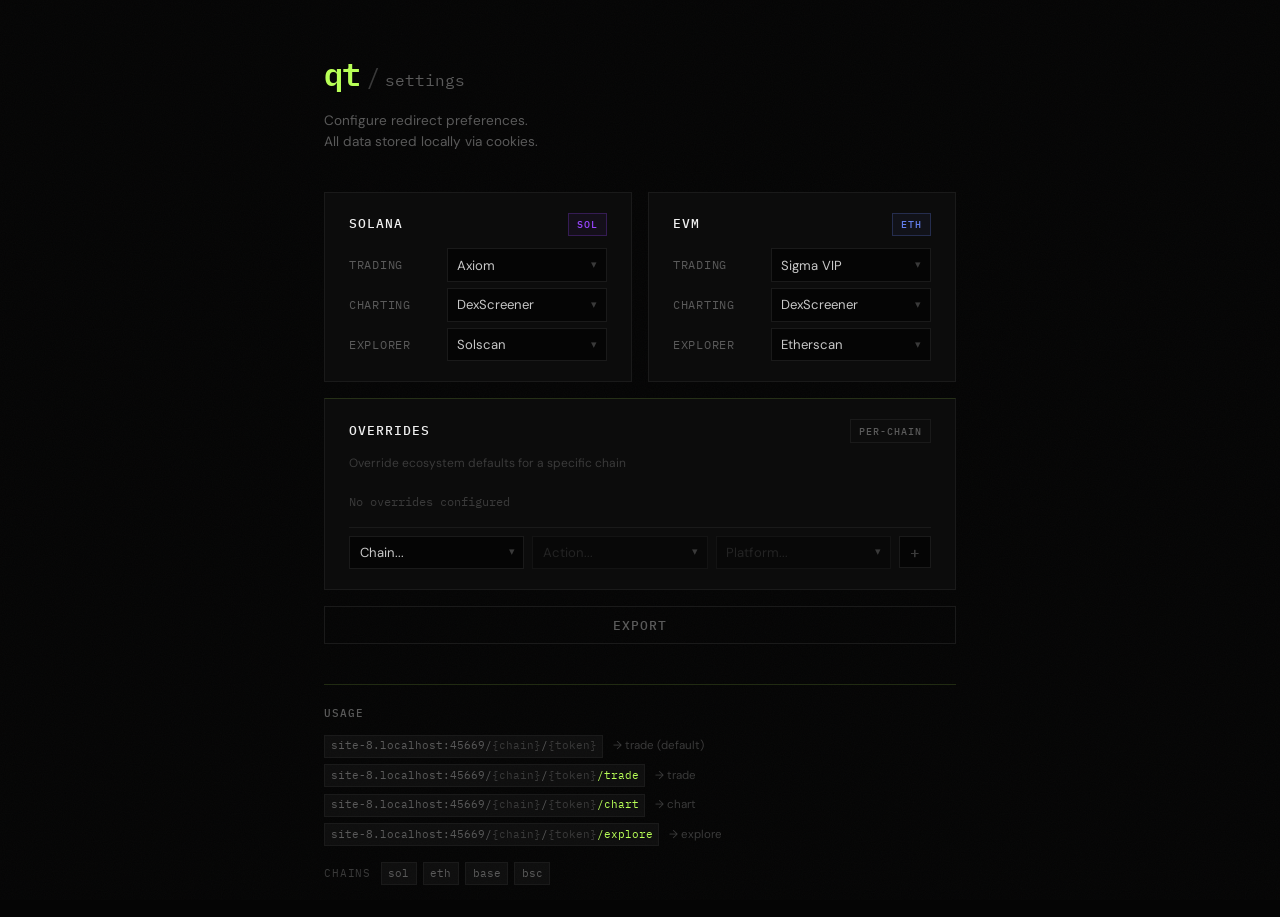
==== settings/index.html @ d9bbcdf0 "feat: add export/import settings via shareable link with confirmation prompt" ====
<!DOCTYPE html>
<html lang="en">
<head>
  <meta charset="utf-8">
  <meta name="viewport" content="width=device-width, initial-scale=1">
  <title>qt — links, shorter.</title>
  <meta name="description" content="Turn long crypto URLs into short, personalized redirects. Configure your preferred trading platforms, charting tools, and block explorers. Privacy-focused — all data stored locally.">
  <meta name="theme-color" content="#050505">
  <link rel="icon" type="image/svg+xml" href="/favicon.svg">

  <!-- Open Graph -->
  <meta property="og:type" content="website">
  <meta property="og:url" content="https://qt.rtuna.dev">
  <meta property="og:title" content="qt — links, shorter.">
  <meta property="og:description" content="Short redirects to your preferred trading, charting, and explorer platforms. No accounts, no tracking — all preferences stored in your browser.">
  <meta property="og:image" content="https://qt.rtuna.dev/assets/og.png">

  <!-- Twitter -->
  <meta name="twitter:card" content="summary_large_image">
  <meta name="twitter:title" content="qt — links, shorter.">
  <meta name="twitter:description" content="Short redirects to your preferred trading, charting, and explorer platforms.">
  <meta name="twitter:image" content="https://qt.rtuna.dev/assets/og.png">
  <link rel="preconnect" href="https://fonts.googleapis.com">
  <link rel="preconnect" href="https://fonts.gstatic.com" crossorigin>
  <link href="https://fonts.googleapis.com/css2?family=IBM+Plex+Mono:wght@400;500;600&family=DM+Sans:wght@400;500&display=swap" rel="stylesheet">
  <link rel="stylesheet" href="/static/style.css">
</head>
<body>
  <div class="noise"></div>
  <div class="container">
    <header class="header" style="--i:0">
      <div class="logo">
        <a href="/" class="logo-mark">qt</a>
        <span class="logo-divider">/</span>
        <span class="logo-sub">settings</span>
      </div>
      <p class="tagline">Configure redirect preferences.<br>All data stored locally via cookies.</p>
    </header>

    <form id="settings-form">
      <div class="eco-grid">
        <section class="card" style="--i:1">
          <div class="card-header">
            <h2>Solana</h2>
            <span class="badge sol">SOL</span>
          </div>
          <div class="field">
            <label for="sol-trade">Trading</label>
            <div class="select-wrap">
              <select id="sol-trade" name="sol-trade"></select>
            </div>
          </div>
          <div class="field">
            <label for="sol-chart">Charting</label>
            <div class="select-wrap">
              <select id="sol-chart" name="sol-chart"></select>
            </div>
          </div>
          <div class="field">
            <label for="sol-explore">Explorer</label>
            <div class="select-wrap">
              <select id="sol-explore" name="sol-explore"></select>
            </div>
          </div>
        </section>

        <section class="card" style="--i:2">
          <div class="card-header">
            <h2>EVM</h2>
            <span class="badge evm">ETH</span>
          </div>
          <div class="field">
            <label for="evm-trade">Trading</label>
            <div class="select-wrap">
              <select id="evm-trade" name="evm-trade"></select>
            </div>
          </div>
          <div class="field">
            <label for="evm-chart">Charting</label>
            <div class="select-wrap">
              <select id="evm-chart" name="evm-chart"></select>
            </div>
          </div>
          <div class="field">
            <label for="evm-explore">Explorer</label>
            <div class="select-wrap">
              <select id="evm-explore" name="evm-explore"></select>
            </div>
          </div>
        </section>
      </div>

      <section class="card card-accent" style="--i:3">
        <div class="card-header">
          <h2>Overrides</h2>
          <span class="badge">per-chain</span>
        </div>
        <p class="hint">Override ecosystem defaults for a specific chain</p>

        <div id="overrides-list"></div>

        <div class="add-override" id="add-override">
          <div class="add-override-row">
            <div class="select-wrap">
              <select id="add-chain">
                <option value="">Chain...</option>
              </select>
            </div>
            <div class="select-wrap">
              <select id="add-action" disabled>
                <option value="">Action...</option>
              </select>
            </div>
            <div class="select-wrap">
              <select id="add-platform" disabled>
                <option value="">Platform...</option>
              </select>
            </div>
            <button type="button" class="add-btn" id="add-btn" disabled>+</button>
          </div>
        </div>
      </section>

    </form>

    <div class="export-row" style="--i:4">
      <button type="button" class="export-btn" id="export-btn">Export</button>
    </div>

    <footer class="footer" style="--i:5">
      <div class="footer-routes" id="footer-routes"></div>
    </footer>
  </div>

  <script src="/static/config.js"></script>
  <script src="/static/settings.js"></script>
</body>
</html>
---- static/style.css ----
:root {
  --bg: #050505;
  --surface: #0c0c0c;
  --border: #1a1a1a;
  --border-hover: #2a2a2a;
  --text: #c8c8c8;
  --text-muted: #5a5a5a;
  --text-dim: #3a3a3a;
  --white: #f0f0f0;
  --accent: #b8ff57;
  --accent-dim: rgba(184, 255, 87, 0.08);
  --sol: #9945ff;
  --evm: #627eea;
  --mono: "IBM Plex Mono", "SF Mono", "Fira Code", monospace;
  --sans: "DM Sans", -apple-system, sans-serif;
}

* { margin: 0; padding: 0; box-sizing: border-box; }

body {
  font-family: var(--sans);
  background: var(--bg);
  color: var(--text);
  line-height: 1.6;
  min-height: 100vh;
  -webkit-font-smoothing: antialiased;
}

.noise {
  position: fixed;
  inset: 0;
  z-index: 0;
  pointer-events: none;
  opacity: 0.025;
  background-image: url("data:image/svg+xml,%3Csvg viewBox='0 0 256 256' xmlns='http://www.w3.org/2000/svg'%3E%3Cfilter id='n'%3E%3CfeTurbulence type='fractalNoise' baseFrequency='0.9' numOctaves='4' stitchTiles='stitch'/%3E%3C/filter%3E%3Crect width='100%25' height='100%25' filter='url(%23n)'/%3E%3C/svg%3E");
  background-repeat: repeat;
  background-size: 256px 256px;
}

.container {
  position: relative;
  z-index: 1;
  max-width: 680px;
  margin: 0 auto;
  padding: 3rem 1.5rem 2rem;
}

/* --- Header --- */

.header {
  margin-bottom: 2.5rem;
  animation: fadeUp 0.5s ease both;
  animation-delay: calc(var(--i) * 0.07s);
}

.logo {
  display: flex;
  align-items: baseline;
  gap: 0.35rem;
  margin-bottom: 0.75rem;
}

.logo-mark {
  font-family: var(--mono);
  font-size: 2rem;
  font-weight: 600;
  color: var(--accent);
  letter-spacing: -0.03em;
  text-decoration: none;
}

.logo-mark:hover {
  opacity: 0.85;
}

.logo-divider {
  font-family: var(--mono);
  font-size: 1.5rem;
  color: var(--text-dim);
  font-weight: 400;
}

.logo-sub {
  font-family: var(--mono);
  font-size: 1rem;
  color: var(--text-muted);
  font-weight: 400;
}

.tagline {
  font-size: 0.85rem;
  color: var(--text-muted);
  line-height: 1.5;
}

/* --- Cards --- */

.card {
  background: var(--surface);
  border: 1px solid var(--border);
  padding: 1.25rem 1.5rem;
  margin-bottom: 1rem;
  animation: fadeUp 0.5s ease both;
  animation-delay: calc(var(--i) * 0.07s);
  transition: border-color 0.2s;
}

.card:hover {
  border-color: var(--border-hover);
}

.card-accent {
  border-top: 1px solid rgba(184, 255, 87, 0.15);
}

.card-header {
  display: flex;
  align-items: center;
  justify-content: space-between;
  margin-bottom: 0.75rem;
}

.card-header h2 {
  font-family: var(--mono);
  font-size: 0.8rem;
  font-weight: 500;
  color: var(--white);
  text-transform: uppercase;
  letter-spacing: 0.08em;
}

.badge {
  font-family: var(--mono);
  font-size: 0.65rem;
  font-weight: 500;
  text-transform: uppercase;
  letter-spacing: 0.1em;
  padding: 0.15rem 0.5rem;
  border: 1px solid var(--border);
  color: var(--text-muted);
}

.badge.sol {
  color: var(--sol);
  border-color: rgba(153, 69, 255, 0.25);
  background: rgba(153, 69, 255, 0.06);
}

.badge.evm {
  color: var(--evm);
  border-color: rgba(98, 126, 234, 0.25);
  background: rgba(98, 126, 234, 0.06);
}

/* --- Eco Grid --- */

.eco-grid {
  display: grid;
  grid-template-columns: 1fr 1fr;
  gap: 1rem;
  margin-bottom: 0; /* cards have margin-bottom */
}

@media (max-width: 600px) {
  .eco-grid {
    grid-template-columns: 1fr;
  }
}

/* --- Fields --- */

.field, .override-row {
  display: flex;
  align-items: center;
  justify-content: space-between;
  gap: 0.6rem;
  margin-bottom: 0.4rem;
}

.field:last-child, .override-row:last-child {
  margin-bottom: 0;
}

label {
  font-family: var(--mono);
  font-size: 0.75rem;
  color: var(--text-muted);
  text-transform: uppercase;
  letter-spacing: 0.06em;
  white-space: nowrap;
  flex-shrink: 0;
  width: 5.5rem;
}

.select-wrap {
  position: relative;
  flex: 1;
  min-width: 0;
}

.select-wrap::after {
  content: "\25BE";
  position: absolute;
  right: 0.6rem;
  top: 50%;
  transform: translateY(-50%);
  color: var(--text-dim);
  font-size: 0.7rem;
  pointer-events: none;
}

select {
  width: 100%;
  background: var(--bg);
  color: var(--text);
  border: 1px solid var(--border);
  padding: 0.45rem 1.6rem 0.45rem 0.6rem;
  font-family: var(--sans);
  font-size: 0.82rem;
  cursor: pointer;
  appearance: none;
  -webkit-appearance: none;
  transition: border-color 0.15s;
}

select:hover {
  border-color: var(--border-hover);
}

select:focus {
  outline: none;
  border-color: var(--accent);
  box-shadow: 0 0 0 1px var(--accent-dim);
}

/* --- Hints --- */

.hint {
  font-size: 0.75rem;
  color: var(--text-dim);
  margin-bottom: 0.75rem;
  line-height: 1.4;
}

code {
  font-family: var(--mono);
  font-size: 0.72rem;
  color: var(--text-muted);
  background: rgba(255, 255, 255, 0.04);
  padding: 0.1rem 0.35rem;
  border: 1px solid var(--border);
}

/* --- Override Items --- */

.override-item {
  display: flex;
  align-items: center;
  justify-content: space-between;
  padding: 0.5rem 0.65rem;
  margin-bottom: 0.35rem;
  background: var(--bg);
  border: 1px solid var(--border);
  animation: fadeUp 0.2s ease both;
}

.override-info {
  display: flex;
  align-items: center;
  gap: 0.5rem;
  font-size: 0.8rem;
  min-width: 0;
}

.badge.sm {
  font-size: 0.68rem;
  padding: 0.1rem 0.4rem;
  flex-shrink: 0;
}

.override-action {
  font-family: var(--mono);
  font-size: 0.75rem;
  color: var(--text-muted);
}

.override-arrow {
  color: var(--text-dim);
  font-size: 0.7rem;
}

.override-platform {
  color: var(--white);
  font-size: 0.82rem;
}

.remove-btn {
  background: none;
  border: 1px solid transparent;
  color: var(--text-dim);
  font-size: 1rem;
  cursor: pointer;
  padding: 0.1rem 0.4rem;
  line-height: 1;
  transition: color 0.15s, border-color 0.15s;
  flex-shrink: 0;
}

.remove-btn:hover {
  color: #ff4444;
  border-color: rgba(255, 68, 68, 0.25);
}

.override-empty {
  font-family: var(--mono);
  font-size: 0.75rem;
  color: var(--text-dim);
  padding: 0.5rem 0;
}

/* --- Add Override --- */

.add-override {
  margin-top: 0.5rem;
  padding-top: 0.5rem;
  border-top: 1px solid var(--border);
}

.add-override-row {
  display: flex;
  gap: 0.5rem;
  align-items: center;
}

.add-override-row .select-wrap {
  flex: 1;
}

@media (max-width: 600px) {
  .container {
    padding: 1.5rem 1rem 1.5rem;
  }

  .header {
    margin-bottom: 1.5rem;
  }

  .card {
    padding: 1rem 1rem;
  }

  label {
    width: 4.5rem;
    font-size: 0.7rem;
  }

  .add-override-row {
    flex-wrap: wrap;
  }

  .add-override-row .select-wrap {
    flex: 1 1 calc(50% - 0.5rem);
    min-width: 0;
  }

  .add-btn {
    flex: 0 0 2rem;
  }
}

.add-btn {
  background: var(--bg);
  color: var(--accent);
  border: 1px solid var(--border);
  font-family: var(--mono);
  font-size: 1rem;
  font-weight: 500;
  width: 2rem;
  height: 2rem;
  display: flex;
  align-items: center;
  justify-content: center;
  cursor: pointer;
  flex-shrink: 0;
  transition: border-color 0.15s, background 0.15s;
}

.add-btn:hover:not(:disabled) {
  border-color: var(--accent);
  background: var(--accent-dim);
  box-shadow: 0 0 8px rgba(184, 255, 87, 0.2);
}

.add-btn.pending {
  border-color: var(--accent);
  animation: pulse 1.5s ease-in-out infinite;
}

.add-btn:disabled {
  color: var(--text-dim);
  cursor: default;
}

select:disabled {
  color: var(--text-dim);
  cursor: default;
  opacity: 0.5;
}

/* --- Export --- */

.export-row {
  margin-top: 0.5rem;
  animation: fadeUp 0.5s ease both;
  animation-delay: calc(var(--i) * 0.07s);
}

.export-btn {
  width: 100%;
  background: none;
  color: var(--text-muted);
  border: 1px solid var(--border);
  padding: 0.6rem 1.5rem;
  font-family: var(--mono);
  font-size: 0.8rem;
  font-weight: 500;
  text-transform: uppercase;
  letter-spacing: 0.08em;
  cursor: pointer;
  transition: border-color 0.15s, color 0.15s, background 0.15s;
}

.export-btn:hover {
  border-color: var(--accent);
  color: var(--accent);
  background: var(--accent-dim);
}

.export-btn.copied {
  border-color: var(--accent);
  color: #050505;
  background: var(--accent);
}

/* --- Footer --- */

.footer {
  margin-top: 2.5rem;
  padding-top: 1.25rem;
  border-top: 1px solid rgba(184, 255, 87, 0.15);
  animation: fadeUp 0.5s ease both;
  animation-delay: calc(var(--i) * 0.07s);
}

.footer-title {
  font-family: var(--mono);
  font-size: 0.68rem;
  font-weight: 500;
  color: var(--text-muted);
  text-transform: uppercase;
  letter-spacing: 0.1em;
  margin-bottom: 0.75rem;
}

.footer-table {
  display: flex;
  flex-direction: column;
  gap: 0.4rem;
  margin-bottom: 1rem;
}

.footer-route {
  display: flex;
  align-items: baseline;
  gap: 0.6rem;
  flex-wrap: wrap;
}

.footer-route code {
  font-size: 0.7rem;
  white-space: nowrap;
}

.dim { color: var(--text-dim); }
.accent { color: var(--accent); }

.footer-desc {
  color: var(--text-dim);
  font-size: 0.72rem;
}

.footer-chains {
  display: flex;
  align-items: center;
  gap: 0.4rem;
  flex-wrap: wrap;
}

.footer-chains > span {
  font-family: var(--mono);
  font-size: 0.68rem;
  color: var(--text-dim);
  text-transform: uppercase;
  letter-spacing: 0.08em;
  margin-right: 0.2rem;
}

.chain-tag {
  font-size: 0.68rem;
  padding: 0.1rem 0.4rem;
}

/* --- Animations --- */

@keyframes fadeUp {
  from {
    opacity: 0;
    transform: translateY(12px);
  }
  to {
    opacity: 1;
    transform: translateY(0);
  }
}

@keyframes pulse {
  0%, 100% { box-shadow: 0 0 0 0 rgba(184, 255, 87, 0.3); }
  50% { box-shadow: 0 0 0 4px rgba(184, 255, 87, 0); }
}
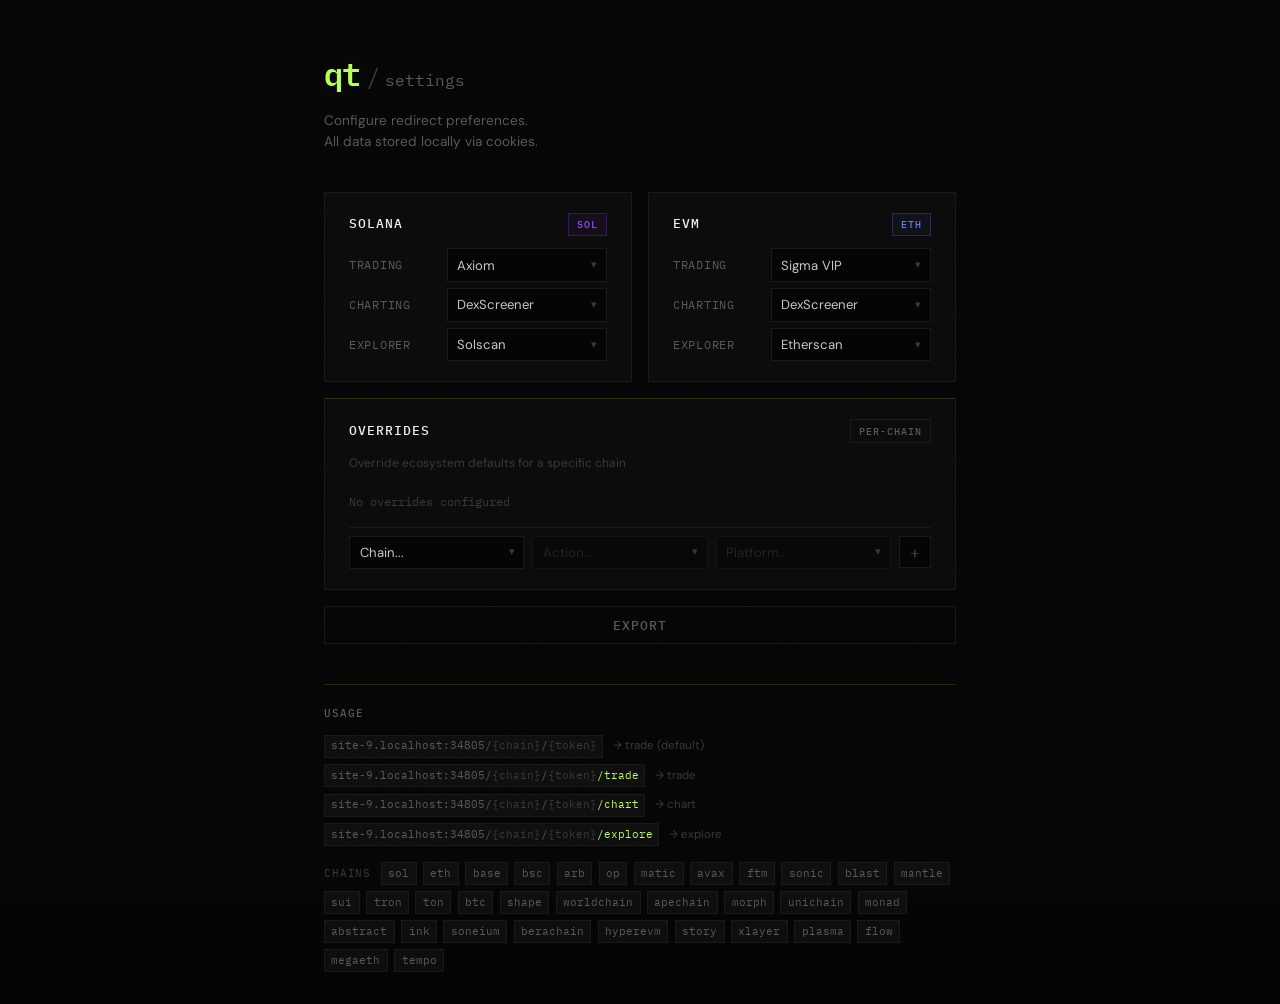
==== commit 89c08333: "feat: register service worker from hero and settings pages" ====
--- a/settings/index.html
+++ b/settings/index.html
@@ -24,6 +24,7 @@
   <link rel="preconnect" href="https://fonts.gstatic.com" crossorigin>
   <link href="https://fonts.googleapis.com/css2?family=IBM+Plex+Mono:wght@400;500;600&family=DM+Sans:wght@400;500&display=swap" rel="stylesheet">
   <link rel="stylesheet" href="/static/style.css">
+  <script>if ("serviceWorker" in navigator) navigator.serviceWorker.register("/sw.js");</script>
 </head>
 <body>
   <div class="noise"></div>
--- a/static/style.css
+++ b/static/style.css
@@ -23,6 +23,7 @@
   color: var(--text);
   line-height: 1.6;
   min-height: 100vh;
+  overflow-x: hidden;
   -webkit-font-smoothing: antialiased;
 }
 
@@ -407,6 +408,84 @@
   opacity: 0.5;
 }
 
+/* --- Import Banner --- */
+
+.import-banner {
+  position: fixed;
+  top: 0;
+  left: 0;
+  right: 0;
+  z-index: 100;
+  background: var(--surface);
+  border-bottom: 1px solid var(--accent);
+  padding: 0.75rem 1.5rem;
+  display: flex;
+  align-items: center;
+  justify-content: space-between;
+  gap: 1rem;
+  transform: translateY(-100%);
+  transition: transform 0.3s ease;
+}
+
+.import-banner.visible {
+  transform: translateY(0);
+}
+
+.import-text {
+  font-family: var(--mono);
+  font-size: 0.78rem;
+  color: var(--text);
+}
+
+.import-actions {
+  display: flex;
+  gap: 0.5rem;
+  flex-shrink: 0;
+}
+
+.import-accept {
+  background: var(--accent);
+  color: #050505;
+  border: none;
+  padding: 0.4rem 1rem;
+  font-family: var(--mono);
+  font-size: 0.75rem;
+  font-weight: 600;
+  text-transform: uppercase;
+  letter-spacing: 0.06em;
+  cursor: pointer;
+}
+
+.import-decline {
+  background: none;
+  color: var(--text-muted);
+  border: 1px solid var(--border);
+  padding: 0.4rem 1rem;
+  font-family: var(--mono);
+  font-size: 0.75rem;
+  text-transform: uppercase;
+  letter-spacing: 0.06em;
+  cursor: pointer;
+}
+
+.import-decline:hover {
+  border-color: var(--border-hover);
+  color: var(--text);
+}
+
+@media (max-width: 600px) {
+  .import-banner {
+    flex-direction: column;
+    align-items: stretch;
+    gap: 0.6rem;
+    padding: 1rem;
+  }
+
+  .import-actions {
+    justify-content: flex-end;
+  }
+}
+
 /* --- Export --- */
 
 .export-row {
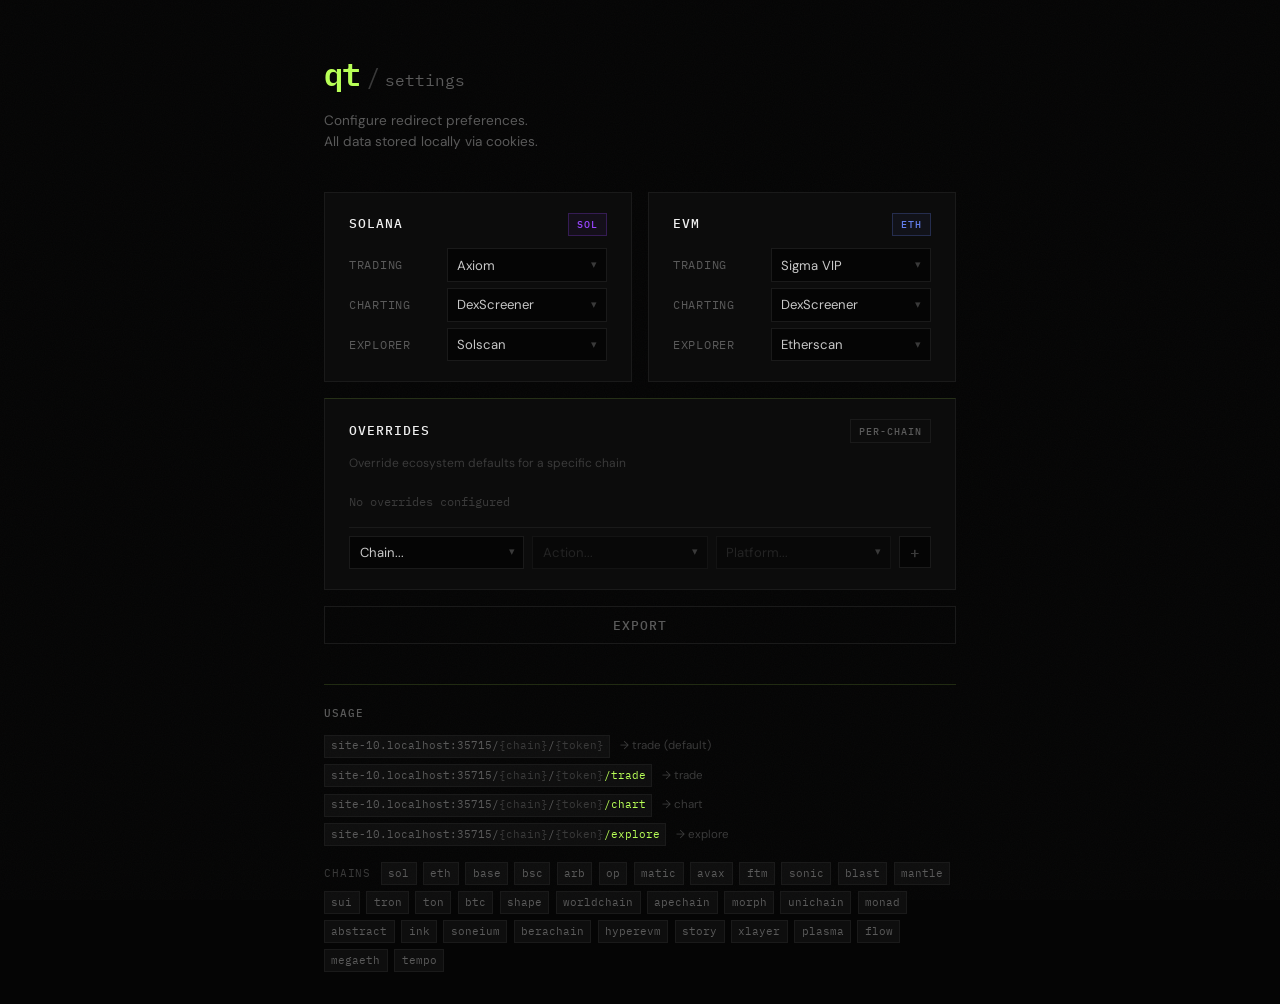
==== commit b19066bb: "refactor: load shared redirect-data.js in settings page" ====
--- a/settings/index.html
+++ b/settings/index.html
@@ -133,6 +133,7 @@
     </footer>
   </div>
 
+  <script src="/static/redirect-data.js"></script>
   <script src="/static/config.js"></script>
   <script src="/static/settings.js"></script>
 </body>
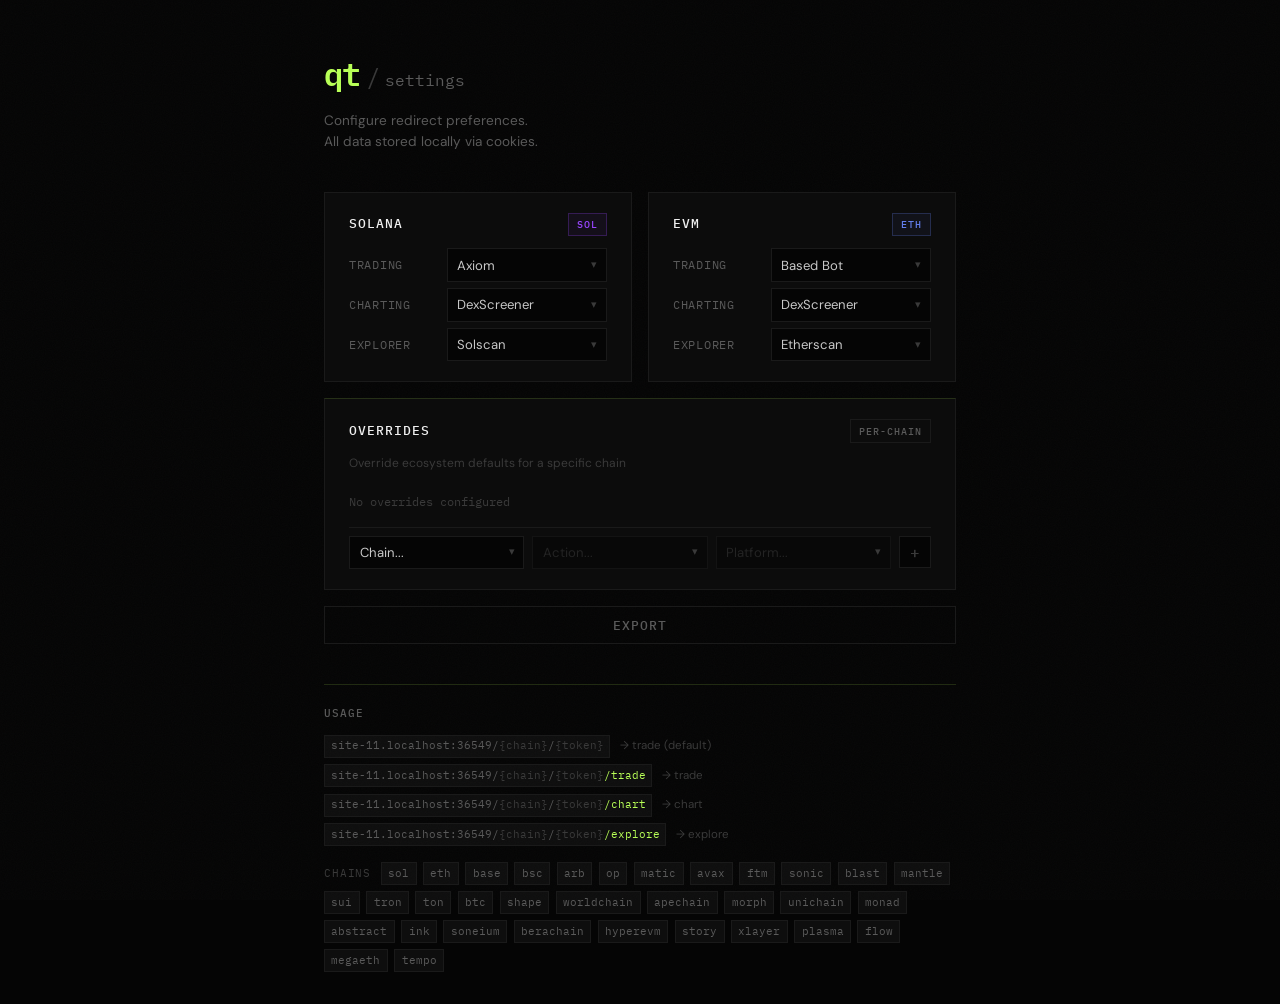
==== commit f0d73e1e: "feat: add Same as Trading chart option and dual-category platforms Users can now set chart to "Same " ====
--- a/settings/index.html
+++ b/settings/index.html
@@ -57,6 +57,7 @@
               <select id="sol-chart" name="sol-chart"></select>
             </div>
           </div>
+          <p class="hint hint-field" data-hint-for="sol-chart" hidden>Chart links will use the Trading platform; chains without trade fall back to the default chart.</p>
           <div class="field">
             <label for="sol-explore">Explorer</label>
             <div class="select-wrap">
@@ -82,6 +83,7 @@
               <select id="evm-chart" name="evm-chart"></select>
             </div>
           </div>
+          <p class="hint hint-field" data-hint-for="evm-chart" hidden>Chart links will use the Trading platform; chains without trade fall back to the default chart.</p>
           <div class="field">
             <label for="evm-explore">Explorer</label>
             <div class="select-wrap">
--- a/static/style.css
+++ b/static/style.css
@@ -243,6 +243,10 @@
   line-height: 1.4;
 }
 
+.hint-field {
+  margin: -0.1rem 0 0.6rem;
+}
+
 code {
   font-family: var(--mono);
   font-size: 0.72rem;
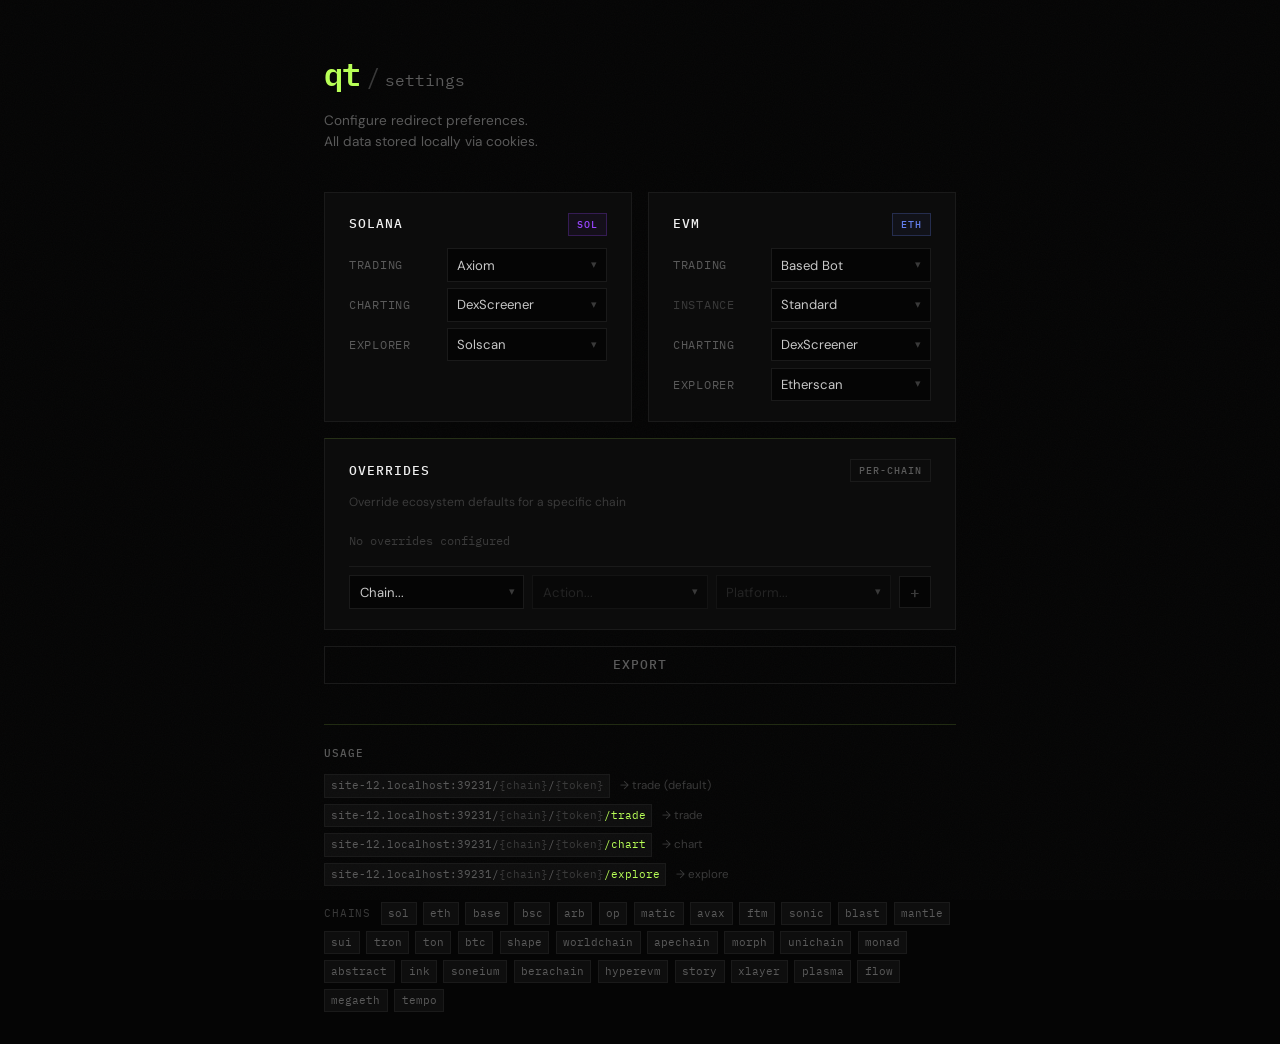
==== commit cb7824fc: "feat: add platform variants for Sigma and Based Bot Multiple Telegram bot variants per platform (Sig" ====
--- a/settings/index.html
+++ b/settings/index.html
@@ -119,6 +119,9 @@
                 <option value="">Platform...</option>
               </select>
             </div>
+            <div class="select-wrap" id="add-variant-wrap" hidden>
+              <select id="add-variant"></select>
+            </div>
             <button type="button" class="add-btn" id="add-btn" disabled>+</button>
           </div>
         </div>
--- a/static/style.css
+++ b/static/style.css
@@ -178,6 +178,14 @@
   margin-bottom: 0.4rem;
 }
 
+.variant-field label {
+  color: var(--text-dim);
+}
+
+.variant-field[hidden] {
+  display: none;
+}
+
 .field:last-child, .override-row:last-child {
   margin-bottom: 0;
 }
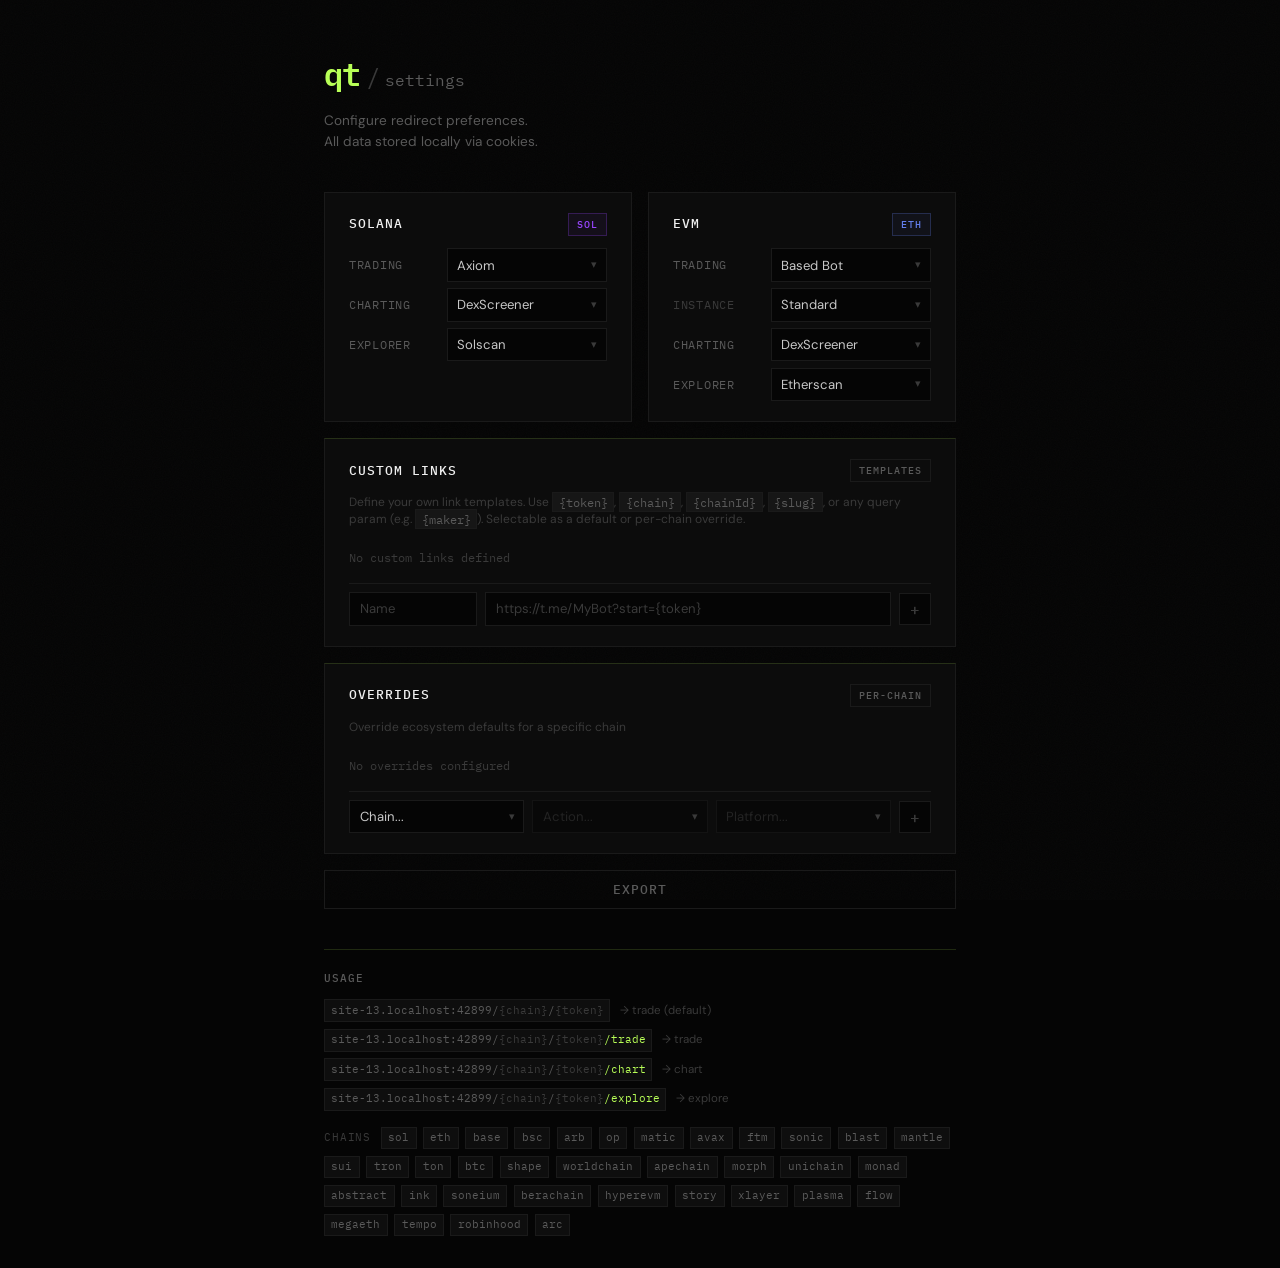
==== commit 45dee743: "feat: add custom link templates with placeholder support" ====
--- a/settings/index.html
+++ b/settings/index.html
@@ -95,6 +95,24 @@
 
       <section class="card card-accent" style="--i:3">
         <div class="card-header">
+          <h2>Custom Links</h2>
+          <span class="badge">templates</span>
+        </div>
+        <p class="hint">Define your own link templates. Use <code>{token}</code>, <code>{chain}</code>, <code>{chainId}</code>, <code>{slug}</code>, or any query param (e.g. <code>{maker}</code>). Selectable as a default or per-chain override.</p>
+
+        <div id="custom-list"></div>
+
+        <div class="add-override" id="add-custom">
+          <div class="add-custom-row">
+            <input type="text" id="custom-name" class="text-input custom-name-input" placeholder="Name" maxlength="40">
+            <input type="text" id="custom-url" class="text-input" placeholder="https://t.me/MyBot?start={token}">
+            <button type="button" class="add-btn" id="custom-add-btn" disabled>+</button>
+          </div>
+        </div>
+      </section>
+
+      <section class="card card-accent" style="--i:4">
+        <div class="card-header">
           <h2>Overrides</h2>
           <span class="badge">per-chain</span>
         </div>
@@ -129,11 +147,11 @@
 
     </form>
 
-    <div class="export-row" style="--i:4">
+    <div class="export-row" style="--i:5">
       <button type="button" class="export-btn" id="export-btn">Export</button>
     </div>
 
-    <footer class="footer" style="--i:5">
+    <footer class="footer" style="--i:6">
       <div class="footer-routes" id="footer-routes"></div>
     </footer>
   </div>
--- a/static/style.css
+++ b/static/style.css
@@ -349,7 +349,63 @@
   flex: 1;
 }
 
+.add-custom-row {
+  display: flex;
+  gap: 0.5rem;
+  align-items: center;
+}
+
+.text-input {
+  flex: 1;
+  min-width: 0;
+  background: var(--bg);
+  color: var(--text);
+  border: 1px solid var(--border);
+  padding: 0.45rem 0.6rem;
+  font-family: var(--sans);
+  font-size: 0.82rem;
+  transition: border-color 0.15s;
+}
+
+.text-input.custom-name-input {
+  flex: 0 0 8rem;
+}
+
+.text-input:hover {
+  border-color: var(--border-hover);
+}
+
+.text-input:focus {
+  outline: none;
+  border-color: var(--accent);
+  box-shadow: 0 0 0 1px var(--accent-dim);
+}
+
+.text-input::placeholder {
+  color: var(--text-dim);
+}
+
+.custom-info {
+  flex: 1;
+  gap: 0.6rem;
+}
+
+.custom-url {
+  overflow: hidden;
+  text-overflow: ellipsis;
+  white-space: nowrap;
+  min-width: 0;
+}
+
 @media (max-width: 600px) {
+  .add-custom-row {
+    flex-wrap: wrap;
+  }
+
+  .text-input.custom-name-input {
+    flex: 1 1 100%;
+  }
+
   .container {
     padding: 1.5rem 1rem 1.5rem;
   }
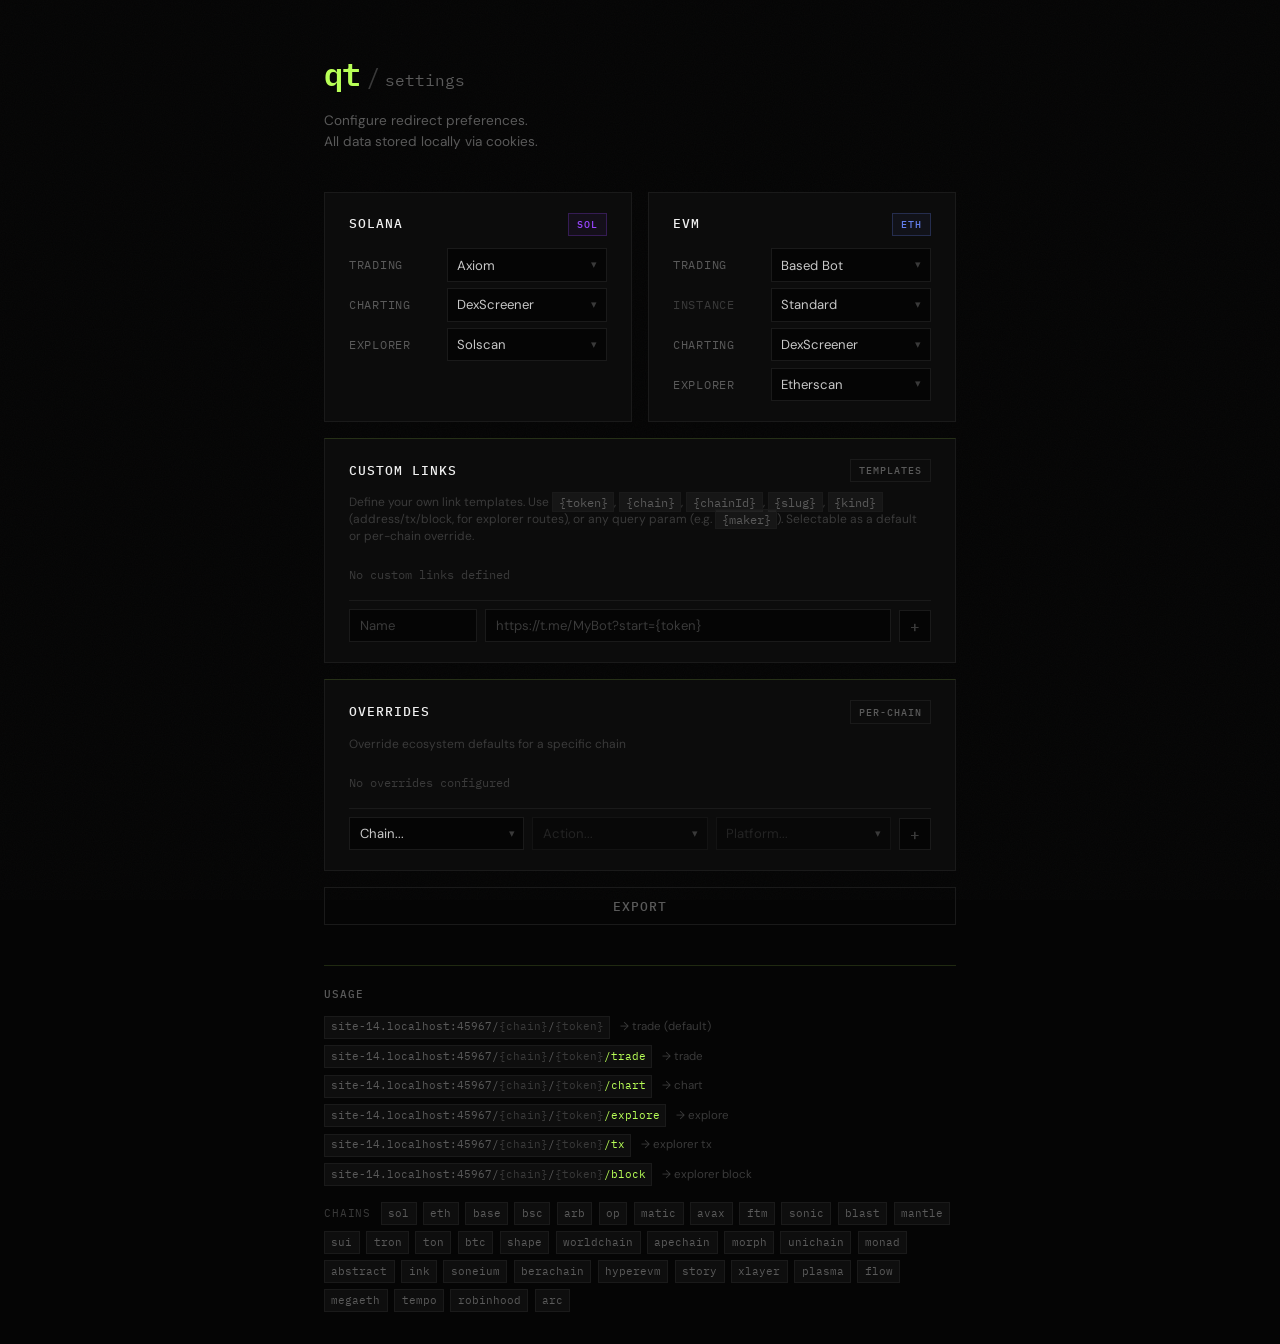
==== commit 3769c7fc: "feat: support /tx and /block explorer routes" ====
--- a/settings/index.html
+++ b/settings/index.html
@@ -98,7 +98,7 @@
           <h2>Custom Links</h2>
           <span class="badge">templates</span>
         </div>
-        <p class="hint">Define your own link templates. Use <code>{token}</code>, <code>{chain}</code>, <code>{chainId}</code>, <code>{slug}</code>, or any query param (e.g. <code>{maker}</code>). Selectable as a default or per-chain override.</p>
+        <p class="hint">Define your own link templates. Use <code>{token}</code>, <code>{chain}</code>, <code>{chainId}</code>, <code>{slug}</code>, <code>{kind}</code> (address/tx/block, for explorer routes), or any query param (e.g. <code>{maker}</code>). Selectable as a default or per-chain override.</p>
 
         <div id="custom-list"></div>
 
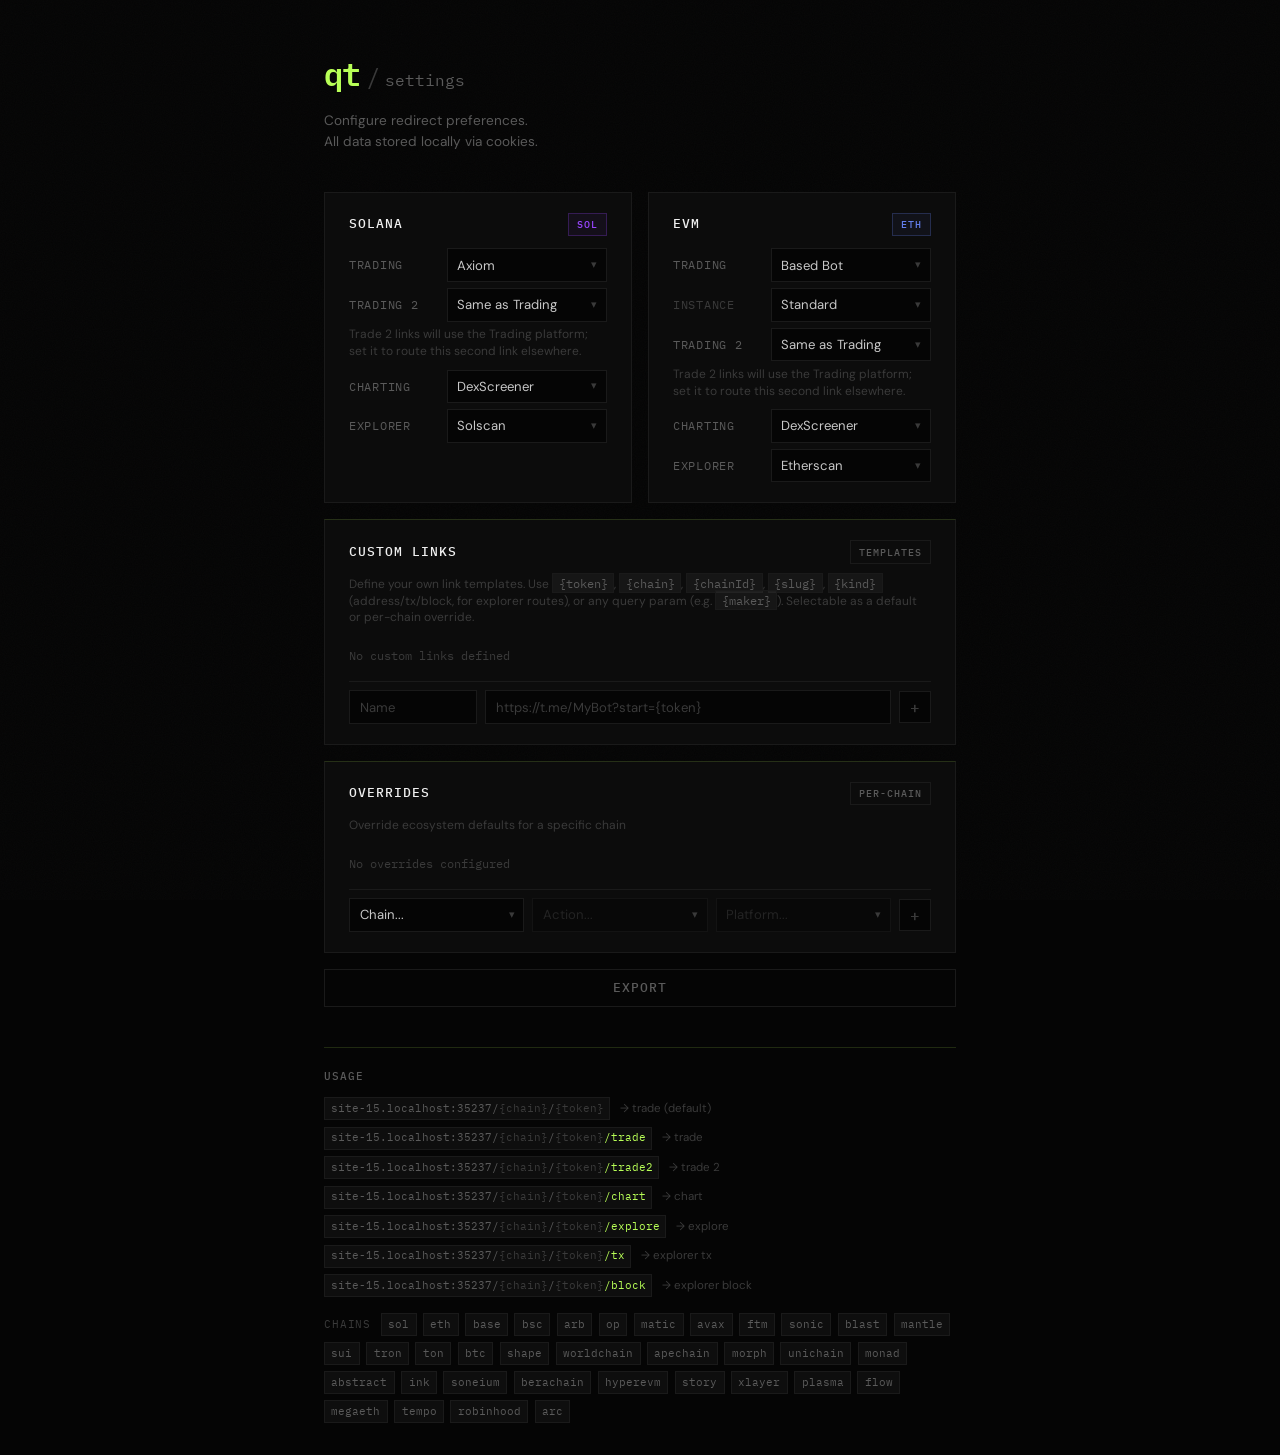
==== commit 172057f6: "feat: add trade2 route with same-as-trade fallback" ====
--- a/settings/index.html
+++ b/settings/index.html
@@ -52,6 +52,13 @@
             </div>
           </div>
           <div class="field">
+            <label for="sol-trade2">Trading 2</label>
+            <div class="select-wrap">
+              <select id="sol-trade2" name="sol-trade2"></select>
+            </div>
+          </div>
+          <p class="hint hint-field" data-hint-for="sol-trade2" hidden>Trade 2 links will use the Trading platform; set it to route this second link elsewhere.</p>
+          <div class="field">
             <label for="sol-chart">Charting</label>
             <div class="select-wrap">
               <select id="sol-chart" name="sol-chart"></select>
@@ -77,6 +84,13 @@
               <select id="evm-trade" name="evm-trade"></select>
             </div>
           </div>
+          <div class="field">
+            <label for="evm-trade2">Trading 2</label>
+            <div class="select-wrap">
+              <select id="evm-trade2" name="evm-trade2"></select>
+            </div>
+          </div>
+          <p class="hint hint-field" data-hint-for="evm-trade2" hidden>Trade 2 links will use the Trading platform; set it to route this second link elsewhere.</p>
           <div class="field">
             <label for="evm-chart">Charting</label>
             <div class="select-wrap">
